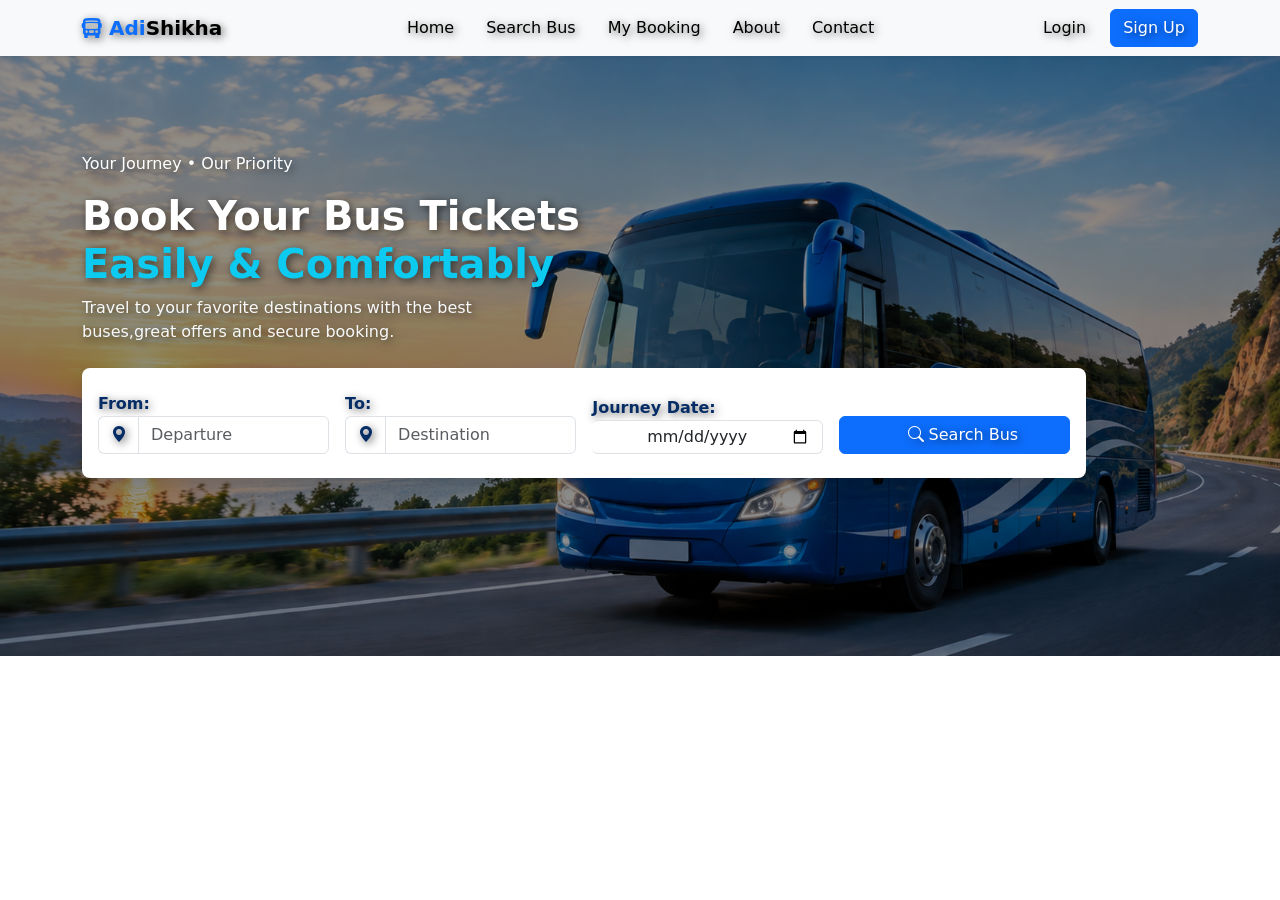
==== index.html @ ea20a102 "Updated code" ====
<!DOCTYPE html>
<html lang="en">

<head>
    <meta charset="UTF-8">
    <meta name="viewport" content="width=device-width, initial-scale=1.0">
    <title>AdiShikha</title>
    <link rel="stylesheet" href="index.css">
    <link rel="stylesheet" href="./bootstrap/css/bootstrap.css">
    <link rel="stylesheet" href="./Bootsrapicon/Bootsrapicon/bootstrap-icons.css">

<body>
    <script src="./bootstrap/js/bootstrap.js"></script>

    <nav class="navbar navbar-expand-lg bg-body-tertiary shadow-sm">
        <div class="container">
            <!-- logo -->
            <a class="navbar-brand fs-5 fw-bold" href="#">
                <i class="bi bi-bus-front-fill text-primary"></i>
                <span class="bus text-primary">Adi</span><span class="yatra text-black">Shikha</span>
            </a>

            <!-- menu -->
            <div class="collapse navbar-collapse" id="navbarMenu">
                <ul class="navbar-nav mx-auto gap-3">
                    <li class="nav-item">
                        <a class="nav-link text-black" href="#">Home</a>
                    </li>
                    <li class="nav-item">
                        <a class="nav-link text-black" href="#">Search Bus</a>
                    </li>
                    <li class="nav-item">
                        <a class="nav-link text-black" href="#">My Booking</a>
                    </li>
                    <li class="nav-item">
                        <a class="nav-link text-black" href="#">About</a>
                    </li>
                    <li class="nav-item">
                        <a class="nav-link text-black" href="#">Contact</a>
                    </li>
                </ul>

                <!-- login,SignUp -->
                <div class="d-flex gap-2 align-items-center">
                    <a href="./Login&Signup/login.html" class="text-black text-decoration-none pb">Login</a>
                    <a href="#" class="btn btn-primary ms-3">Sign Up</a>
                </div>
            </div>
        </div>
    </nav>
    <!-- hero section -->
    <div class="hero">
        <div class="container pt-5">
            <div class="text-white fw-Semi-bold mt-4 pt-4">
                <p>Your Journey • Our Priority</p>
                <h1 class="fw-bold text-white">
                    Book Your Bus Tickets <br>
                    <span class="text-info fw-bold">Easily & Comfortably</span>
                </h1>
                <p class="text-light">
                    Travel to your favorite destinations with the best <br>buses,great offers and secure booking.
                </p>

            </div>

            <!-- Search Bus Section -->

            <div class="search-box bg-white shadow rounded-3 px-3 py-4 mt-4 search-box">
                <div class="row g-3 align-items-end">
                    <!-- from -->
                    <div class="col-md-3">
                        <label class="from-label fw-semibold text-primary-emphasis">From:</label><br>

                        <div class="input-group">
                            <span class="input-group-text bg-white border-end-0">
                                <i class="bi bi-geo-alt-fill text-primary-emphasis"></i>
                            </span>
                            <input type="text" class="form-control" placeholder="Departure" aria-label="Recipient’s username" aria-describedby="basic-addon2">
                            
                        </div>
                    </div>

                    <div class="col-md-3">
                        <label class="from-lable fw-semibold text-primary-emphasis">To:</label><br>

                        <div class="input-group">
                            <span class="input-group-text bg-white border-end-0">
                                <i class="bi bi-geo-alt-fill text-primary-emphasis"></i>
                            </span>
                            <input type="text" class="form-control" placeholder="Destination"
                                aria-label="username" aria-describedby="basic-addon2">
                        </div>
                    </div>

                    <div class="col-md-3">
                        <label class="from-lable fw-semibold text-primary-emphasis">Journey Date:</label><br>
                        <div class="input-group">
                            <input type="date" class="form-control border-start-0 text-center py-1">
                        </div>
                    </div>

                    <div class="col-md-3">
                        <a href="#" class="btn btn-primary w-100">
                            <i class="bi bi-search text-white ms-3"></i> Search Bus</a>
                    </div>
                </div>
            </div>
        </div>
    </div>




</body>

</html>
---- index.css ----
*{
    margin:0;
    padding:0;
    border: border-box;;
}
.hero{
    background-image:linear-gradient(rgba(0,0,0,0.44),rgba(0,0,0,0.44)), url("./Images/BusYatra.png");
    background-size: cover;
    background-position: center;
    height: 600px;
}
.container{
    color:#ffffff;
    text-shadow:2px 2px 8px rgba(0,0,0,0.60); 
}
.search-box{
    width:90%;
}
.input-group input{
    outline:none;
}
.input-group input:focus {
    border:none;
    box-shadow: none;
    outline: none;
}
.input-group:focus-within {
    border: 1px solid blue;
    border-radius: 5px;
}

.input-group input:focus {
    box-shadow: none;
    outline: none;
}
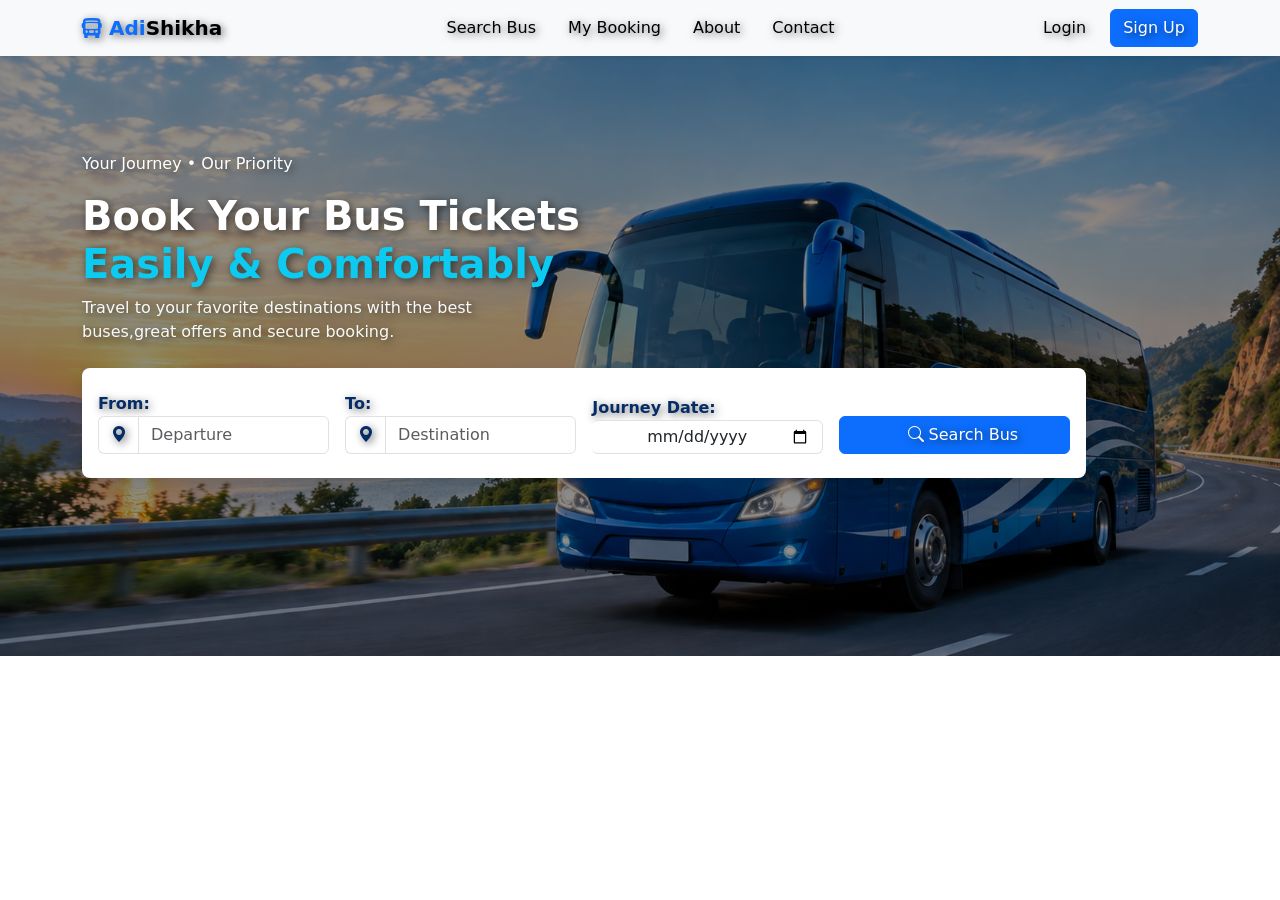
==== commit 37a6ed33: "Update code" ====
--- a/index.html
+++ b/index.html
@@ -23,9 +23,9 @@
             <!-- menu -->
             <div class="collapse navbar-collapse" id="navbarMenu">
                 <ul class="navbar-nav mx-auto gap-3">
-                    <li class="nav-item">
+                    <!-- <li class="nav-item">
                         <a class="nav-link text-black" href="#">Home</a>
-                    </li>
+                    </li> -->
                     <li class="nav-item">
                         <a class="nav-link text-black" href="#">Search Bus</a>
                     </li>
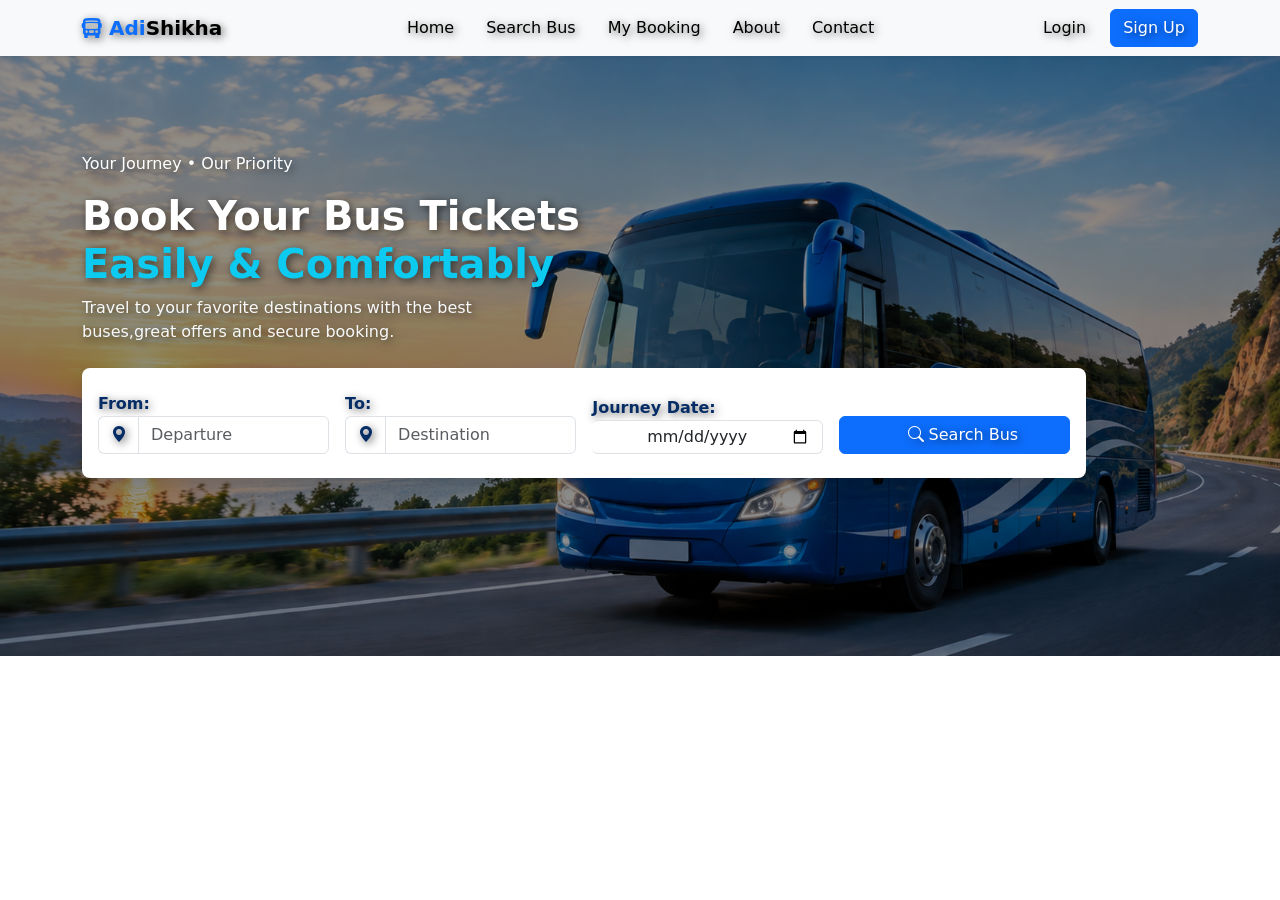
==== commit ab47767f: "updated" ====
--- a/index.html
+++ b/index.html
@@ -23,9 +23,9 @@
             <!-- menu -->
             <div class="collapse navbar-collapse" id="navbarMenu">
                 <ul class="navbar-nav mx-auto gap-3">
-                    <!-- <li class="nav-item">
+                    <li class="nav-item">
                         <a class="nav-link text-black" href="#">Home</a>
-                    </li> -->
+                    </li>
                     <li class="nav-item">
                         <a class="nav-link text-black" href="#">Search Bus</a>
                     </li>
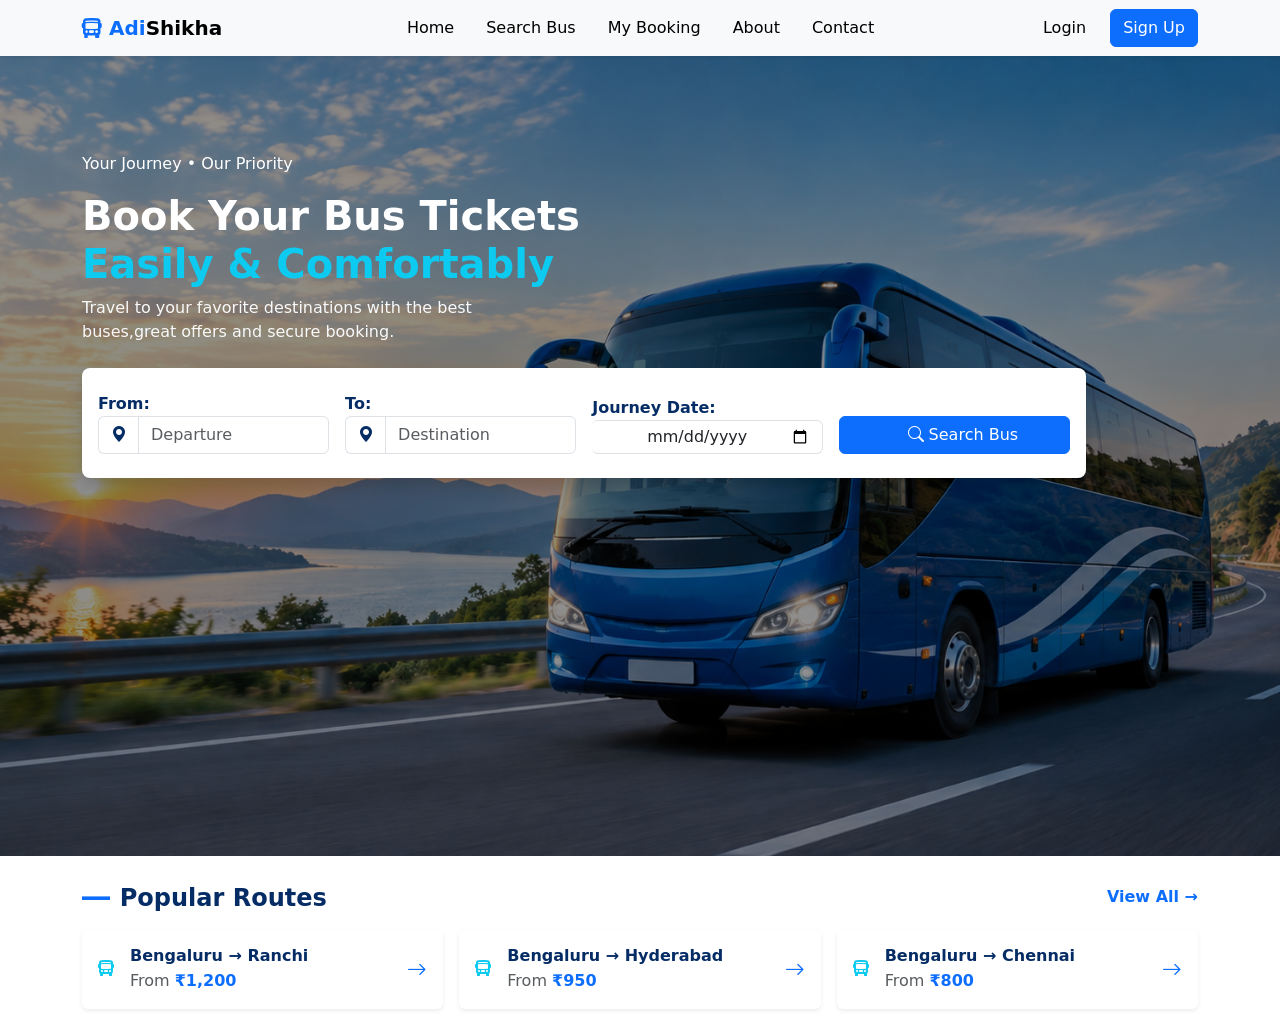
==== commit 6be0812e: "bharti" ====
--- a/index.html
+++ b/index.html
@@ -43,7 +43,7 @@
                 <!-- login,SignUp -->
                 <div class="d-flex gap-2 align-items-center">
                     <a href="./Login&Signup/login.html" class="text-black text-decoration-none pb">Login</a>
-                    <a href="#" class="btn btn-primary ms-3">Sign Up</a>
+                    <a href="./Login&Signup/signup.html" class="btn btn-primary ms-3">Sign Up</a>
                 </div>
             </div>
         </div>
@@ -109,7 +109,95 @@
     </div>
 
 
-
+    <!-- POPULAR ROUTES -->
+<div class="container py-4 text-info">
+
+    <div class="d-flex justify-content-between align-items-center mb-3">
+        <h3 class="fw-bold text-primary mb-0">
+           ―  <span class="me-2 text-primary-emphasis fs-4">Popular Routes</span> 
+        </h3>
+
+        <a href="#" class="text-primary fw-semibold text-decoration-none">
+            View All →
+        </a>
+    </div>
+
+    <div class="row g-3">
+
+        <!-- Route 1 -->
+        <div class="col-md-4">
+            <div class="route-card p-3 bg-white rounded shadow-sm h-100">
+                <div class="d-flex align-items-center">
+
+                    <div class="route-icon me-3">
+                        <i class="bi bi-bus-front-fill"></i>
+                    </div>
+
+                    <div class="flex-grow-1">
+                        <h6 class="fw-bold mb-1 text-primary-emphasis">
+                            Bengaluru → Ranchi
+                        </h6>
+                        <p class="mb-0 text-muted">
+                            From <span class="text-primary fw-bold">₹1,200</span>
+                        </p>
+                    </div>
+
+                    <i class="bi bi-arrow-right text-primary fs-5"></i>
+
+                </div>
+            </div>
+        </div>
+
+        <!-- Route 2 -->
+        <div class="col-md-4">
+            <div class="route-card p-3 bg-white rounded shadow-sm h-100">
+                <div class="d-flex align-items-center">
+
+                    <div class="route-icon me-3">
+                        <i class="bi bi-bus-front-fill"></i>
+                    </div>
+
+                    <div class="flex-grow-1">
+                        <h6 class="fw-bold mb-1 text-primary-emphasis">
+                            Bengaluru → Hyderabad
+                        </h6>
+                        <p class="mb-0 text-muted">
+                            From <span class="text-primary fw-bold">₹950</span>
+                        </p>
+                    </div>
+
+                    <i class="bi bi-arrow-right text-primary fs-5"></i>
+
+                </div>
+            </div>
+        </div>
+
+        <!-- Route 3 -->
+        <div class="col-md-4">
+            <div class="route-card p-3 bg-white rounded shadow-sm h-100">
+                <div class="d-flex align-items-center">
+
+                    <div class="route-icon me-3">
+                        <i class="bi bi-bus-front-fill"></i>
+                    </div>
+
+                    <div class="flex-grow-1">
+                        <h6 class="fw-bold mb-1 text-primary-emphasis">
+                            Bengaluru → Chennai
+                        </h6>
+                        <p class="mb-0 text-muted">
+                            From <span class="text-primary fw-bold">₹800</span>
+                        </p>
+                    </div>
+
+                    <i class="bi bi-arrow-right text-primary fs-5"></i>
+
+                </div>
+            </div>
+        </div>
+
+    </div>
+</div>
 
 </body>
 
--- a/index.css
+++ b/index.css
@@ -7,11 +7,11 @@
     background-image:linear-gradient(rgba(0,0,0,0.44),rgba(0,0,0,0.44)), url("./Images/BusYatra.png");
     background-size: cover;
     background-position: center;
-    height: 600px;
+    height: 800px;
 }
 .container{
     color:#ffffff;
-    text-shadow:2px 2px 8px rgba(0,0,0,0.60); 
+    /* text-shadow:2px 2px 8px rgba(0,0,0,0.60);  */
 }
 .search-box{
     width:90%;
@@ -33,3 +33,24 @@
     box-shadow: none;
     outline: none;
 }
+/* .route-card {
+    border: 1px solid #e5eef8;
+    transition: 0.3s;
+}
+
+.route-card:hover {
+    transform: translateY(-3px);
+    box-shadow: 0 8px 20px rgba(0, 0, 0, 0.10) !important;
+}
+
+.route-icon {
+    width: 45px;
+    height: 45px;
+    border-radius: 50%;
+    background: #e8f3ff;
+    color: #0d6efd;
+    display: flex;
+    align-items: center;
+    justify-content: center;
+    font-size: 20px;
+} */
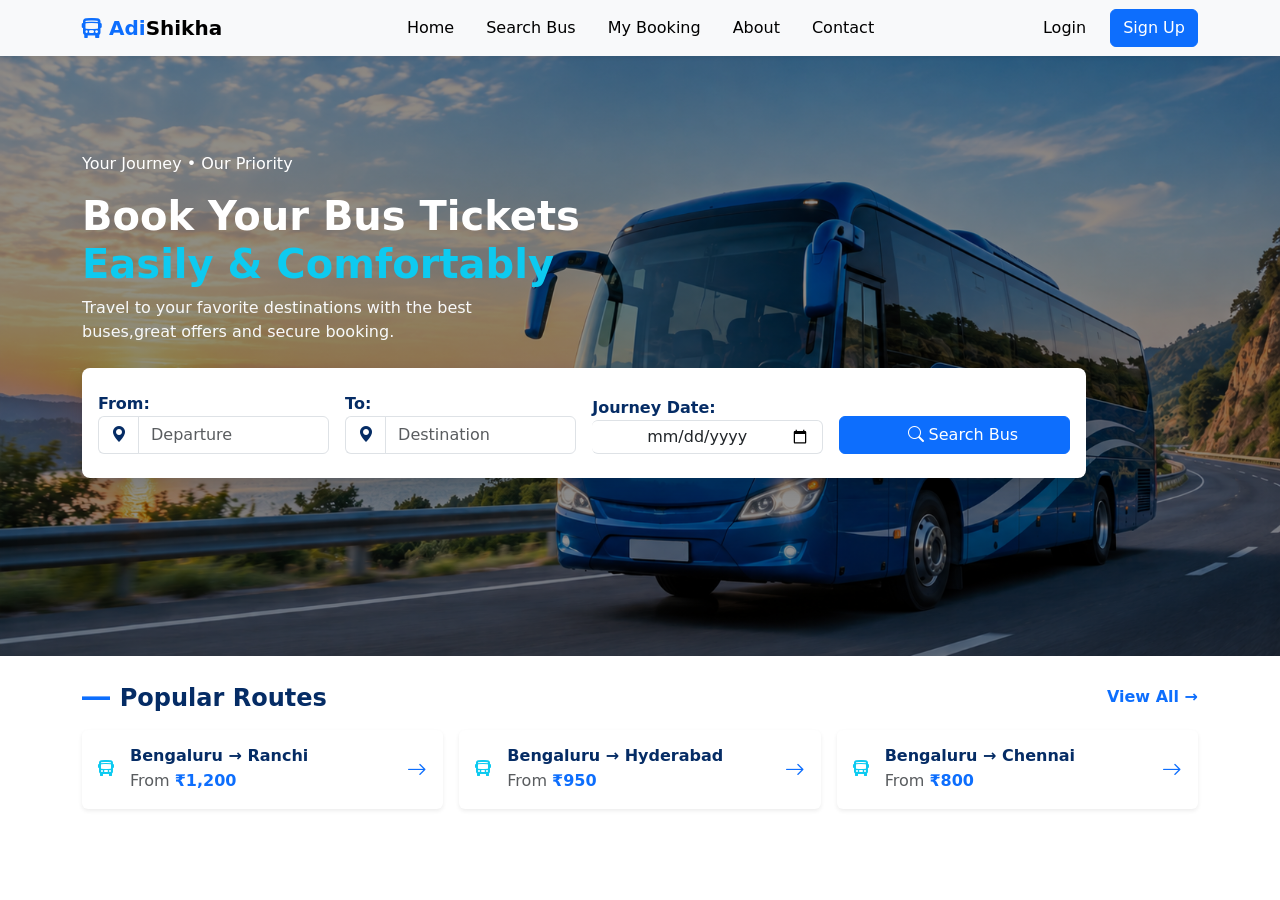
==== commit ba9cda04: "Bharti" ====
--- a/index.html
+++ b/index.html
@@ -20,14 +20,14 @@
                 <span class="bus text-primary">Adi</span><span class="yatra text-black">Shikha</span>
             </a>
 
-            <!-- menu -->
+            <!-- navbar -->
             <div class="collapse navbar-collapse" id="navbarMenu">
                 <ul class="navbar-nav mx-auto gap-3">
                     <li class="nav-item">
-                        <a class="nav-link text-black" href="#">Home</a>
-                    </li>
-                    <li class="nav-item">
-                        <a class="nav-link text-black" href="#">Search Bus</a>
+                        <a class="nav-link text-black" href="../index.html">Home</a>
+                    </li>
+                    <li class="nav-item">
+                        <a class="nav-link text-black" href="../searchbus.html">Search Bus</a>
                     </li>
                     <li class="nav-item">
                         <a class="nav-link text-black" href="#">My Booking</a>
--- a/index.css
+++ b/index.css
@@ -7,11 +7,10 @@
     background-image:linear-gradient(rgba(0,0,0,0.44),rgba(0,0,0,0.44)), url("./Images/BusYatra.png");
     background-size: cover;
     background-position: center;
-    height: 800px;
+    height: 600px;
 }
 .container{
     color:#ffffff;
-    /* text-shadow:2px 2px 8px rgba(0,0,0,0.60);  */
 }
 .search-box{
     width:90%;
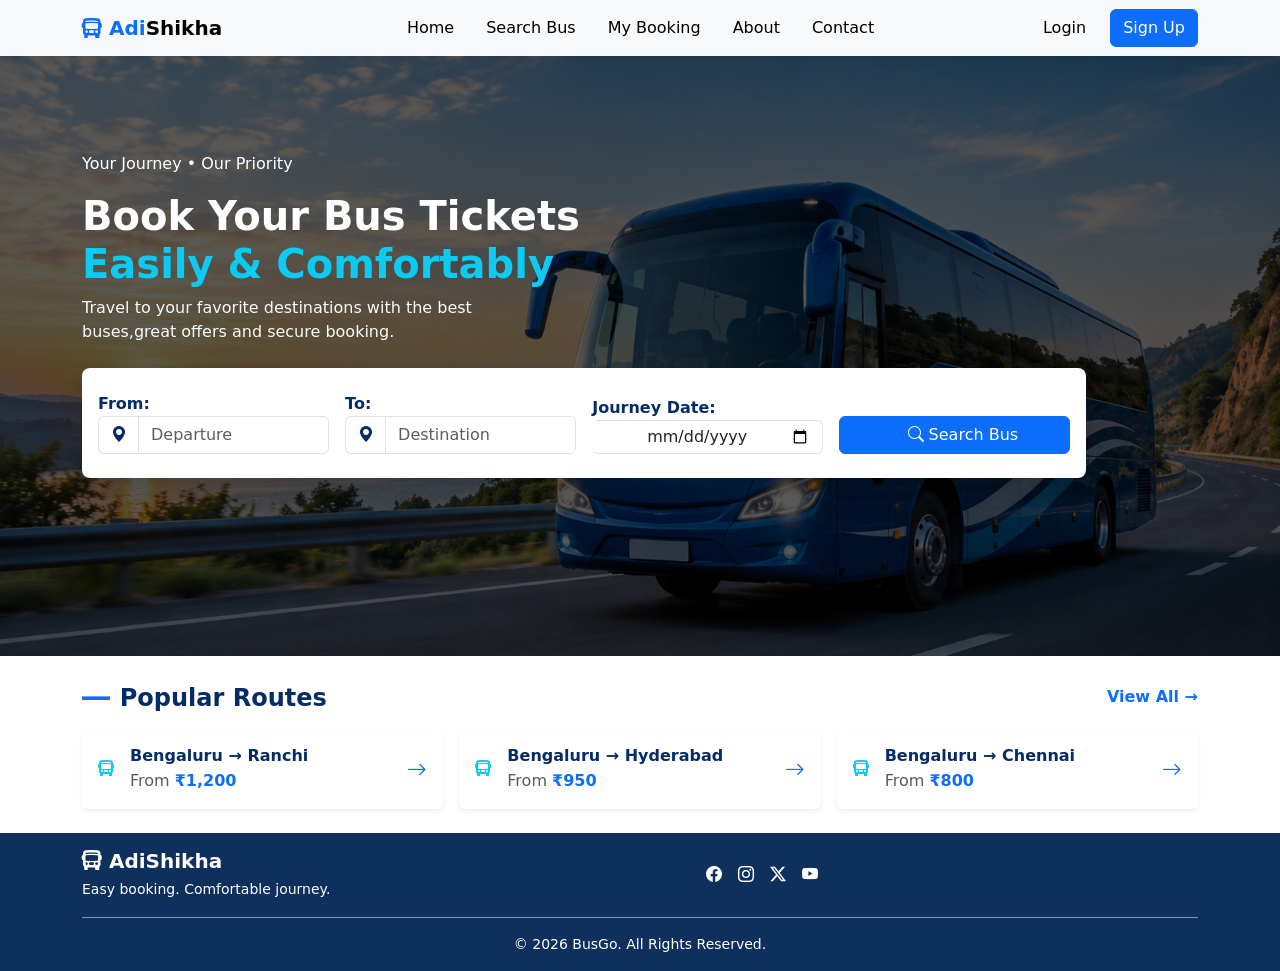
==== commit f7db05e6: "Update code" ====
--- a/index.html
+++ b/index.html
@@ -8,7 +8,7 @@
     <link rel="stylesheet" href="index.css">
     <link rel="stylesheet" href="./bootstrap/css/bootstrap.css">
     <link rel="stylesheet" href="./Bootsrapicon/Bootsrapicon/bootstrap-icons.css">
-
+</head>
 <body>
     <script src="./bootstrap/js/bootstrap.js"></script>
 
@@ -33,7 +33,7 @@
                         <a class="nav-link text-black" href="#">My Booking</a>
                     </li>
                     <li class="nav-item">
-                        <a class="nav-link text-black" href="#">About</a>
+                        <a class="nav-link text-black" href="../about.html">About</a>
                     </li>
                     <li class="nav-item">
                         <a class="nav-link text-black" href="#">Contact</a>
@@ -199,6 +199,43 @@
     </div>
 </div>
 
+<!-- Footer -->
+<footer class="footer text-white py-3">
+    <div class="container">
+
+        <div class="row align-items-center gy-3">
+
+            <!-- Logo and Tagline -->
+            <div class="col-md-4 text-center text-md-start">
+                <h5 class="fw-bold mb-1">
+                    <i class="bi bi-bus-front-fill"></i> AdiShikha
+                </h5>
+                <small>Easy booking. Comfortable journey.</small>
+            </div>
+
+            <!-- Social Icons -->
+            <div class="col-md-4 d-flex justify-content-center justify-content-md-end gap-3">
+                <a href="#" class="text-white"><i class="bi bi-facebook"></i></a>
+                <a href="#" class="text-white"><i class="bi bi-instagram"></i></a>
+                <a href="#" class="text-white"><i class="bi bi-twitter-x"></i></a>
+                <a href="#" class="text-white"><i class="bi bi-youtube"></i></a>
+            </div>
+
+        </div>
+
+        <hr class="border-light opacity-50">
+
+        <!-- Copyright: Exact center -->
+        <p class="text-center small mb-0">
+            © 2026 BusGo. All Rights Reserved.
+        </p>
+
+    </div>
+</footer>
+
+
+
 </body>
 
-</html>+</html>
+
--- a/index.css
+++ b/index.css
@@ -4,7 +4,7 @@
     border: border-box;;
 }
 .hero{
-    background-image:linear-gradient(rgba(0,0,0,0.44),rgba(0,0,0,0.44)), url("./Images/BusYatra.png");
+    background-image:linear-gradient(rgba(0,0,0,0.65),rgba(0,0,0,0.65)), url("./Images/BusYatra.png");
     background-size: cover;
     background-position: center;
     height: 600px;
@@ -32,24 +32,6 @@
     box-shadow: none;
     outline: none;
 }
-/* .route-card {
-    border: 1px solid #e5eef8;
-    transition: 0.3s;
+.footer{
+  background: #0f305d;
 }
-
-.route-card:hover {
-    transform: translateY(-3px);
-    box-shadow: 0 8px 20px rgba(0, 0, 0, 0.10) !important;
-}
-
-.route-icon {
-    width: 45px;
-    height: 45px;
-    border-radius: 50%;
-    background: #e8f3ff;
-    color: #0d6efd;
-    display: flex;
-    align-items: center;
-    justify-content: center;
-    font-size: 20px;
-} */
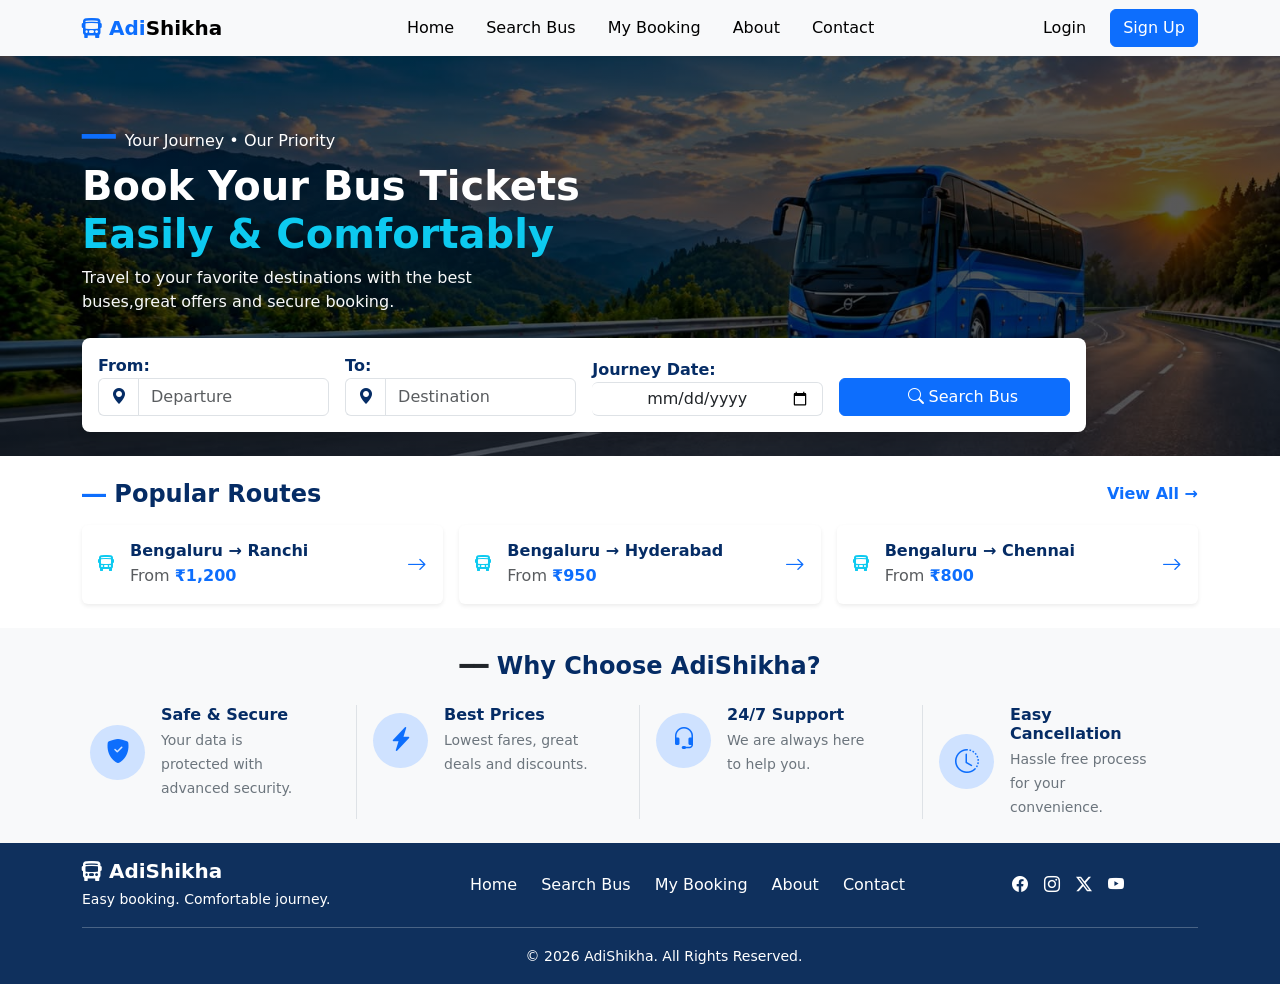
==== commit 6e2242f4: "bharti" ====
--- a/index.html
+++ b/index.html
@@ -50,9 +50,9 @@
     </nav>
     <!-- hero section -->
     <div class="hero">
-        <div class="container pt-5">
-            <div class="text-white fw-Semi-bold mt-4 pt-4">
-                <p>Your Journey • Our Priority</p>
+        <div class="container pt-3">
+            <div class="text-primary fw-Semi-bold mt-4 pt-4">
+               <h3> ━━ <span class="text-white fs-6">Your Journey • Our Priority</span></h3>
                 <h1 class="fw-bold text-white">
                     Book Your Bus Tickets <br>
                     <span class="text-info fw-bold">Easily & Comfortably</span>
@@ -65,7 +65,7 @@
 
             <!-- Search Bus Section -->
 
-            <div class="search-box bg-white shadow rounded-3 px-3 py-4 mt-4 search-box">
+            <div class="search-box bg-white shadow rounded-3 px-3 py-3 mt-4 search-box">
                 <div class="row g-3 align-items-end">
                     <!-- from -->
                     <div class="col-md-3">
@@ -113,9 +113,9 @@
 <div class="container py-4 text-info">
 
     <div class="d-flex justify-content-between align-items-center mb-3">
-        <h3 class="fw-bold text-primary mb-0">
+        <h4 class="fw-bold text-primary mb-0">
            ―  <span class="me-2 text-primary-emphasis fs-4">Popular Routes</span> 
-        </h3>
+        </h4>
 
         <a href="#" class="text-primary fw-semibold text-decoration-none">
             View All →
@@ -199,7 +199,82 @@
     </div>
 </div>
 
-<!-- Footer -->
+
+<!-- Why Choose AdiShikha Section -->
+<section class="container-fluid bg-light py-4">
+
+    <div class="container text-primary">
+        <h4 class="text-center fw-bold text-dark mb-4">
+           ━━ <span class="text-primary-emphasis" >Why Choose AdiShikha?</span>
+        </h4>
+
+        <div class="row g-3">
+
+            <!-- Safe & Secure -->
+            <div class="col-md-3 col-6 border-end pe-5 ps-3">
+                <div class="d-flex align-items-center gap-3">
+                    <div class="rounded-circle bg-primary-subtle text-primary d-flex justify-content-center align-items-center"style="width: 55px; height: 55px; min-width: 55px;">
+                        <i class="bi bi-shield-fill-check fs-4"></i>
+                    </div>
+                    <div>
+                        <h6 class="fw-bold mb-1 text-primary-emphasis">Safe & Secure</h6>
+                        <small class="text-secondary">
+                            Your data is protected with advanced security.
+                        </small>
+                    </div>
+                </div>
+            </div>
+
+            <!-- Best Prices -->
+            <div class="col-md-3 col-6 border-end pe-5 ps-3">
+                <div class="d-flex align-items-center gap-3">
+                    <div class="rounded-circle bg-primary-subtle text-primary d-flex justify-content-center align-items-center"style="width: 55px; height: 55px; min-width: 55px;">
+                        <i class="bi bi-lightning-charge-fill fs-4"></i>
+                    </div>
+                    <div>
+                        <h6 class="fw-bold mb-1 text-primary-emphasis">Best Prices</h6>
+                        <small class="text-secondary">
+                            Lowest fares, great deals and discounts.
+                        </small>
+                    </div>
+                </div>
+            </div>
+
+            <!-- 24/7 Support -->
+            <div class="col-md-3 col-6 border-end pe-5 ps-3">
+                <div class="d-flex align-items-center gap-3">
+                    <div class="rounded-circle bg-primary-subtle text-primary d-flex justify-content-center align-items-center"style="width: 55px; height: 55px; min-width: 55px;">
+                        <i class="bi bi-headset fs-4"></i>
+                    </div>
+                    <div>
+                        <h6 class="fw-bold mb-1 text-primary-emphasis">24/7 Support</h6>
+                        <small class="text-secondary">
+                            We are always here to help you.
+                        </small>
+                    </div>
+                </div>
+            </div>
+
+            <!-- Easy Cancellation -->
+            <div class="col-md-3 col-6 pe-5 ps-3">
+                <div class="d-flex align-items-center gap-3">
+                    <div class="rounded-circle bg-primary-subtle text-primary d-flex justify-content-center align-items-center"style="width: 55px; height: 55px; min-width: 55px;">
+                        <i class="bi bi-clock-history fs-4"></i>
+                    </div>
+                    <div>
+                        <h6 class="fw-bold mb-1 text-primary-emphasis">Easy Cancellation</h6>
+                        <small class="text-secondary">
+                            Hassle free process for your convenience.
+                        </small>
+                    </div>
+                </div>
+            </div>
+
+        </div>
+    </div>
+</section>
+
+
 <footer class="footer text-white py-3">
     <div class="container">
 
@@ -212,9 +287,20 @@
                 </h5>
                 <small>Easy booking. Comfortable journey.</small>
             </div>
+            
+             <!-- Footer Links -->
+            <div class="col-md-5 text-center">
+                <div class="d-flex justify-content-center gap-4 flex-wrap">
+                    <a href="index.html" class="text-white text-decoration-none">Home</a>
+                    <a href="searchbus.html" class="text-white text-decoration-none">Search Bus</a>
+                    <a href="#" class="text-white text-decoration-none">My Booking</a>
+                    <a href="about.html" class="text-white text-decoration-none">About</a>
+                    <a href="contact.html" class="text-white text-decoration-none">Contact</a>
+                </div>
+            </div>
 
             <!-- Social Icons -->
-            <div class="col-md-4 d-flex justify-content-center justify-content-md-end gap-3">
+            <div class="col-md-3 d-flex justify-content-center align-items-center gap-3">
                 <a href="#" class="text-white"><i class="bi bi-facebook"></i></a>
                 <a href="#" class="text-white"><i class="bi bi-instagram"></i></a>
                 <a href="#" class="text-white"><i class="bi bi-twitter-x"></i></a>
@@ -223,19 +309,14 @@
 
         </div>
 
-        <hr class="border-light opacity-50">
-
-        <!-- Copyright: Exact center -->
-        <p class="text-center small mb-0">
-            © 2026 BusGo. All Rights Reserved.
-        </p>
+        <hr class="border-light">
+
+        <div class="text-center ms-5">
+            <small>© 2026 AdiShikha. All Rights Reserved.</small>
+        </div>
 
     </div>
 </footer>
 
-
-
 </body>
-
-</html>
-
+</html>
--- a/index.css
+++ b/index.css
@@ -4,10 +4,10 @@
     border: border-box;;
 }
 .hero{
-    background-image:linear-gradient(rgba(0,0,0,0.65),rgba(0,0,0,0.65)), url("./Images/BusYatra.png");
+    background-image:linear-gradient(rgba(0,0,0,0.65),rgba(0,0,0,0.65)), url("./Images/Search bus.jpeg");
     background-size: cover;
     background-position: center;
-    height: 600px;
+    height: 400px;
 }
 .container{
     color:#ffffff;
